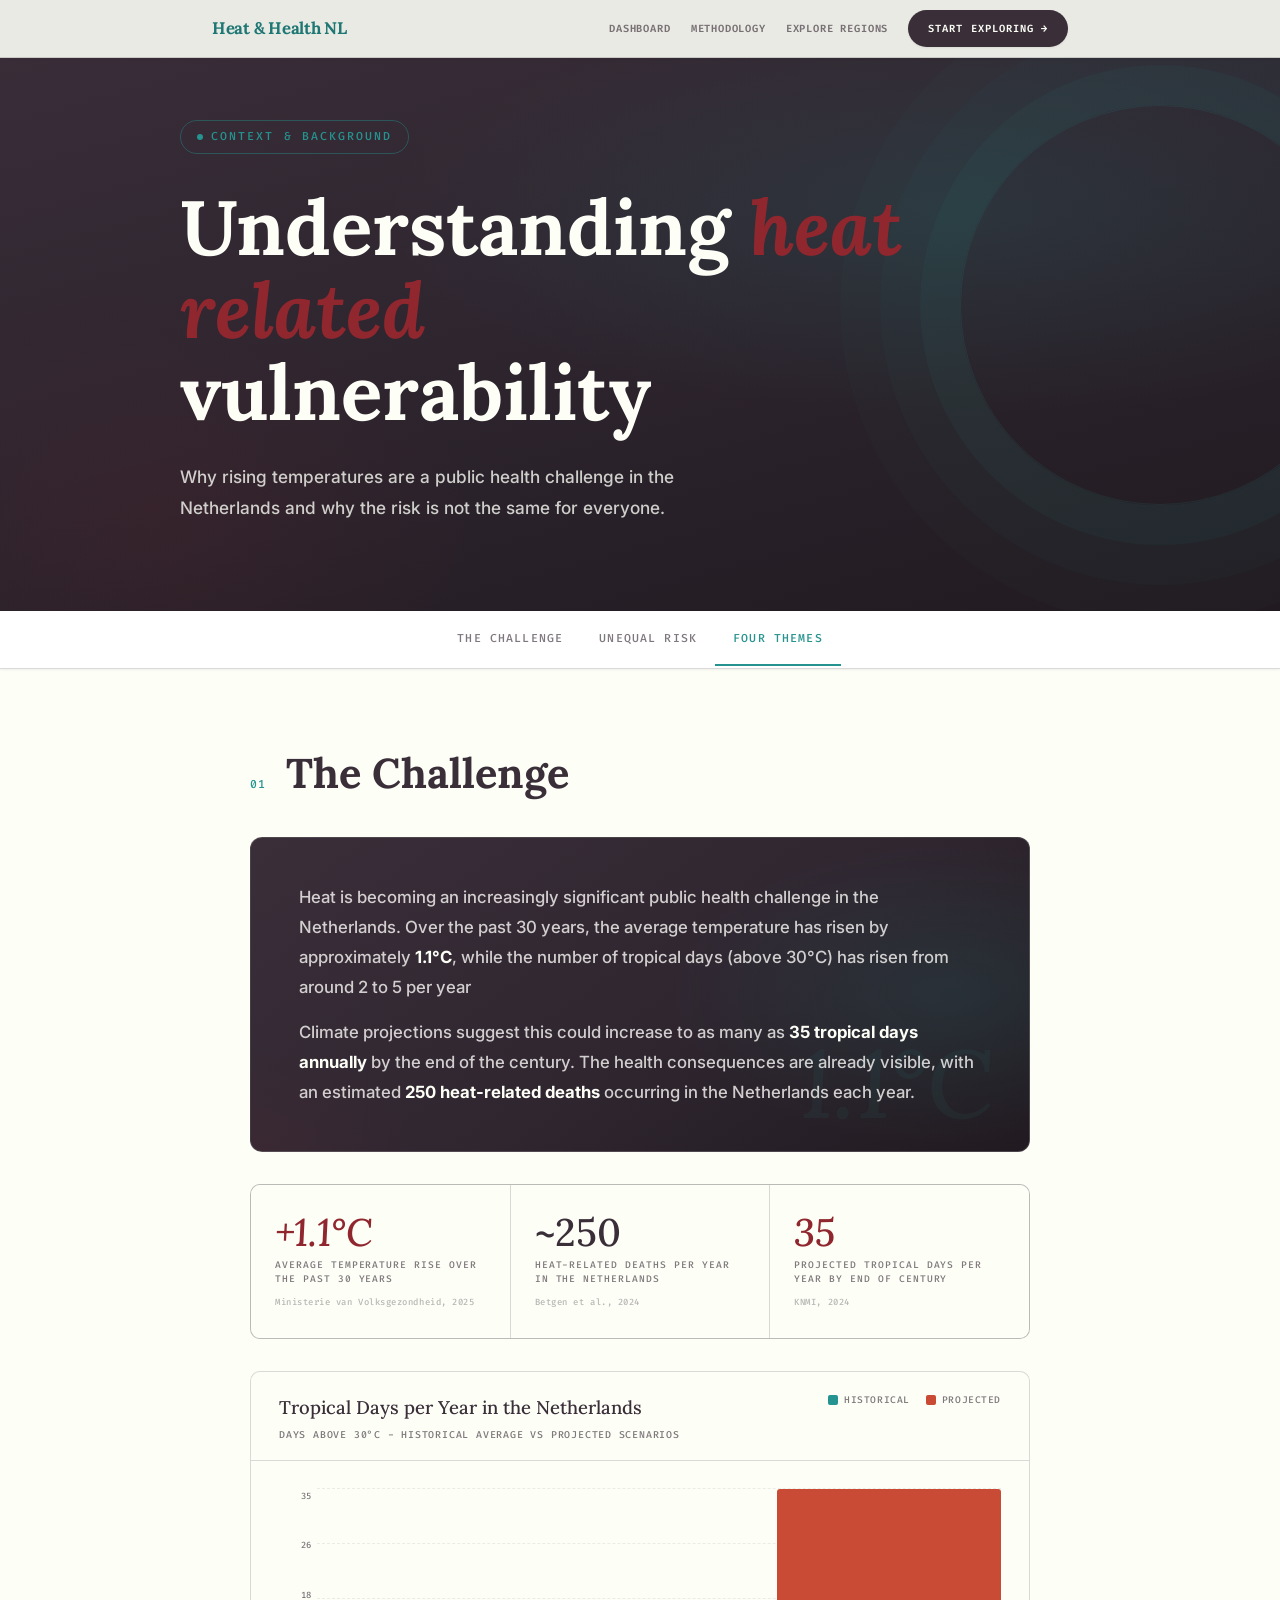
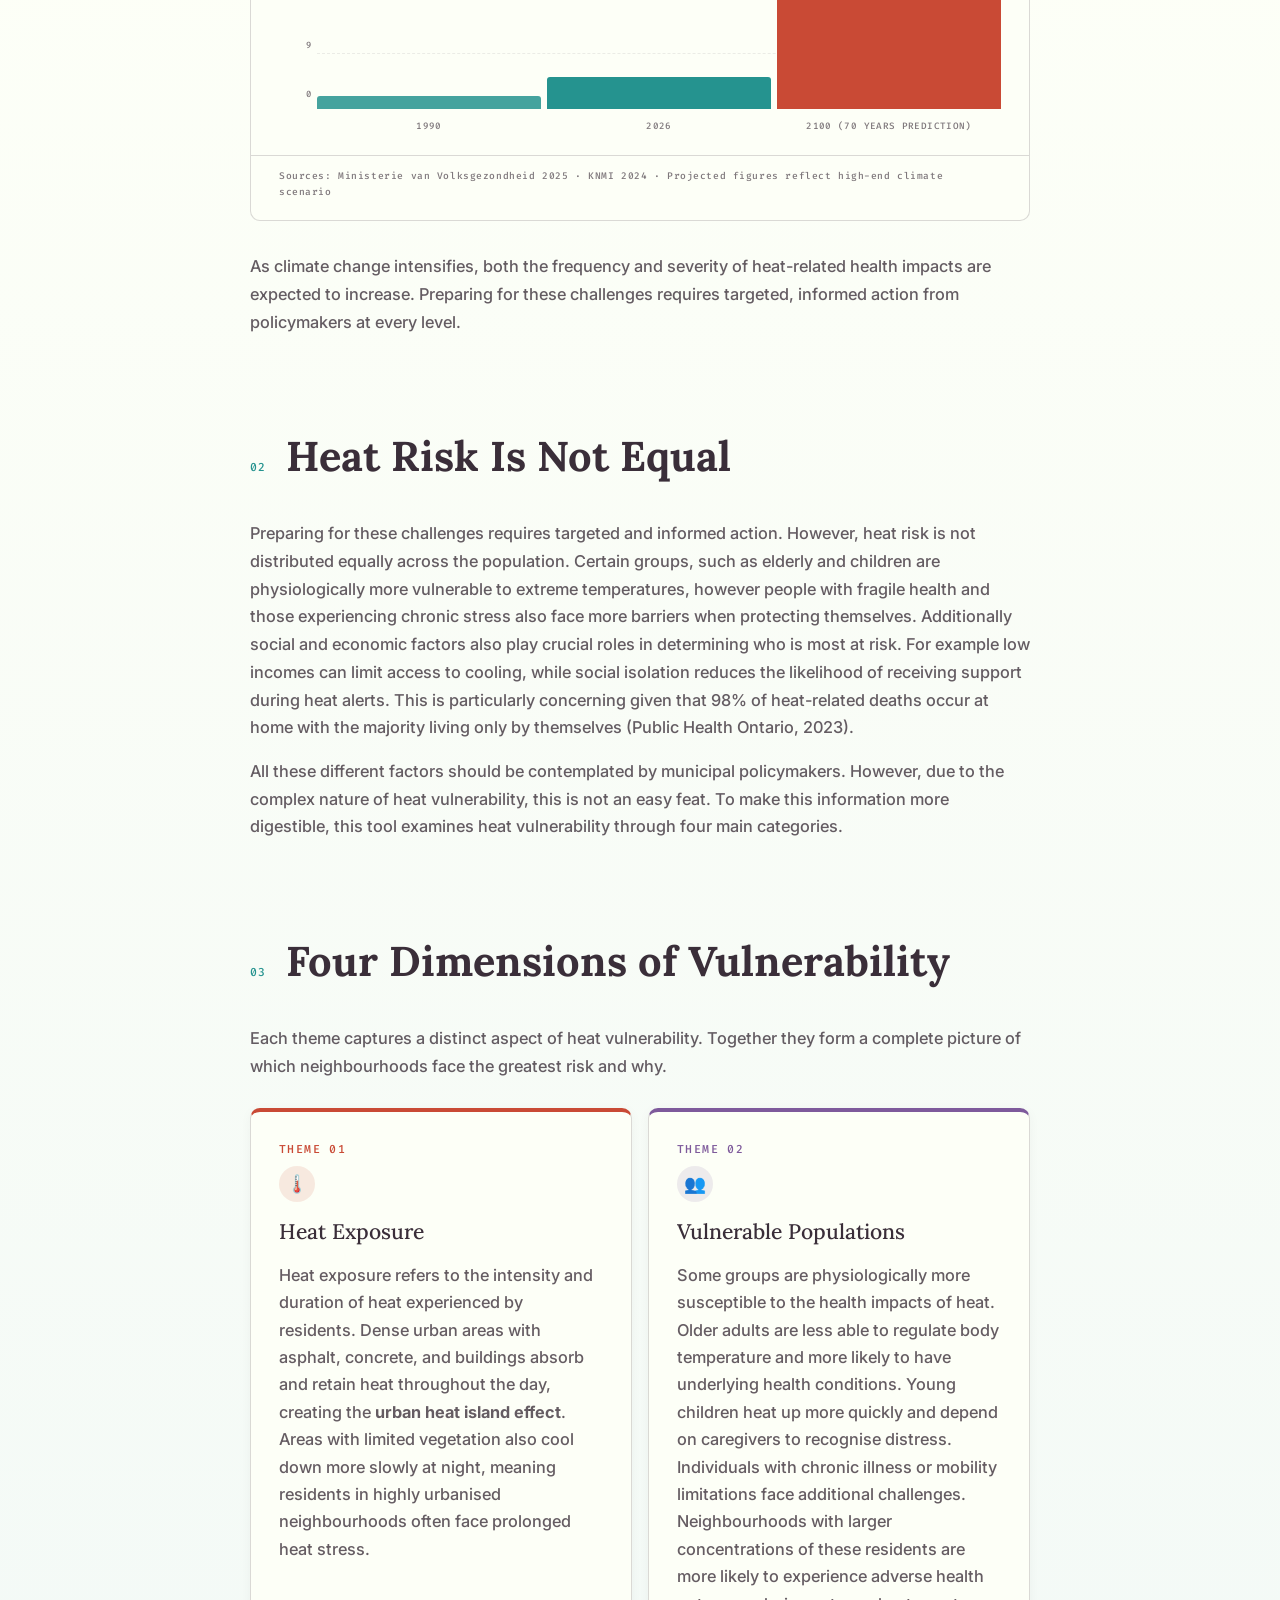
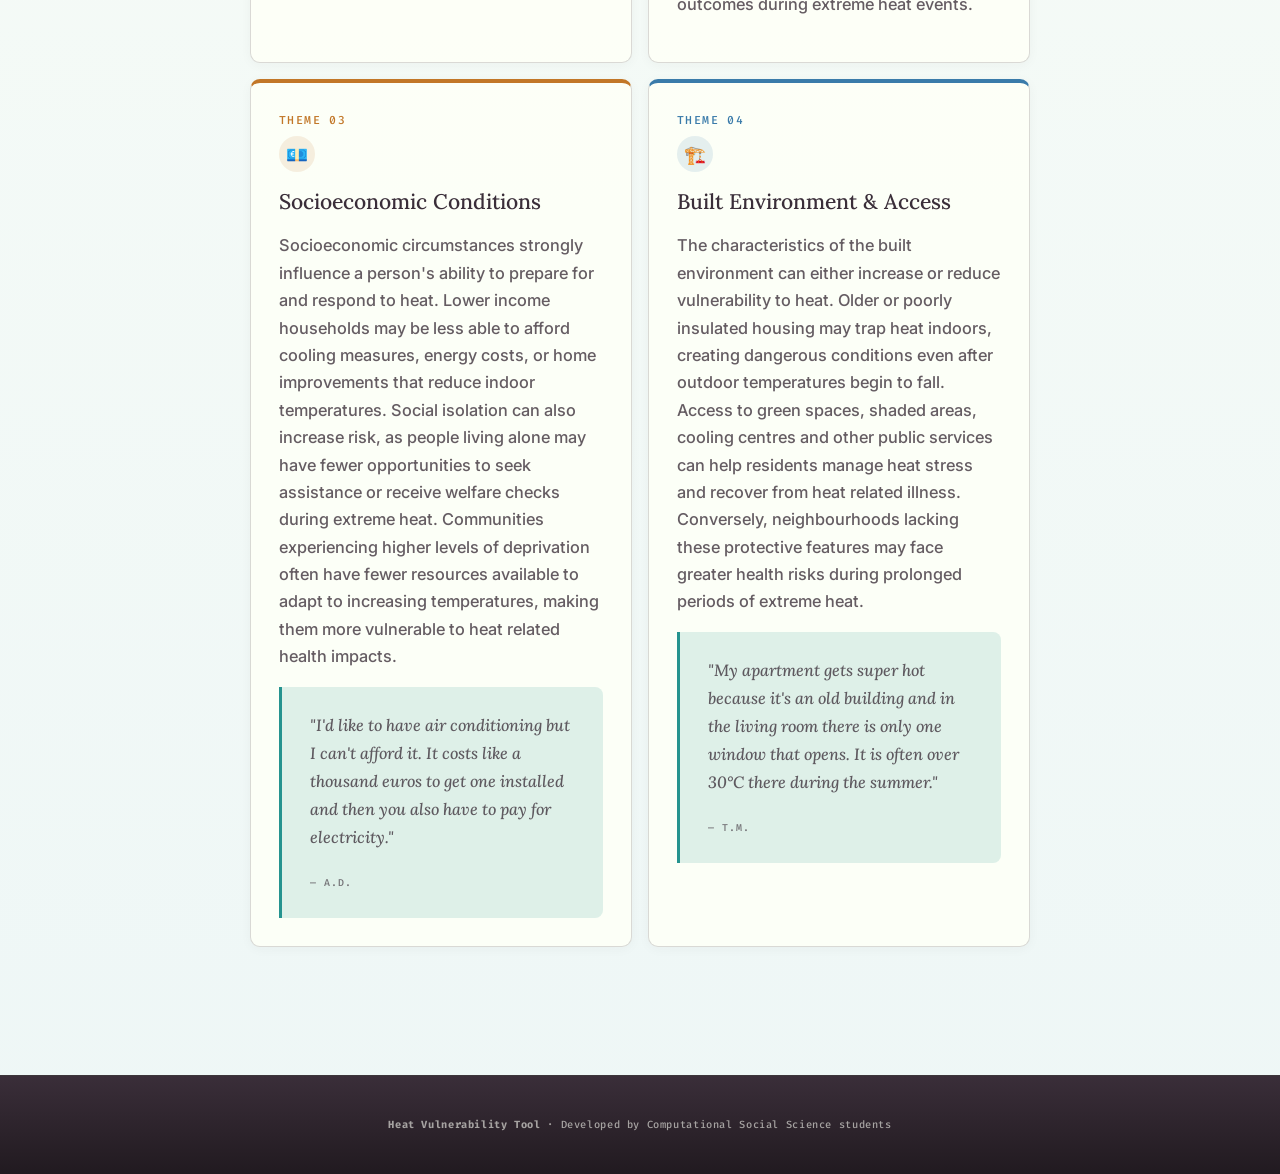
==== background.html @ e3c71cc2 "Add files via upload" ====
<!DOCTYPE html>
<html lang="en">
<head>
    <meta charset="UTF-8">
    <meta name="viewport" content="width=device-width, initial-scale=1.0">
    <title>Understanding Heat Vulnerability — Heat &amp; Health NL</title>
    <link rel="preconnect" href="https://fonts.googleapis.com">
    <link href="https://fonts.googleapis.com/css2?family=Fira+Code:wght@400;500&family=Inter:wght@400;500;600&family=Lora:ital,wght@0,500;0,600;1,500&display=swap" rel="stylesheet">
    <link rel="stylesheet" href="global.css">
    <style>
        body { background: linear-gradient(180deg, #fdfff7 0%, var(--paper) 35%, rgba(37,147,143,.08) 100%); line-height: 1.7; overflow-x: hidden; }

        .nav-inner { max-width: 920px; }
        .nav-logo { color: var(--accent-strong); }
        .nav-btn:hover { background: var(--accent-strong); }

        /* ── HERO ── */
        .hero { position: relative; background: linear-gradient(165deg, #3a2e39 0%, #2f2630 45%, #211a20 100%); color: #fdfff7; padding: 120px 40px 88px; overflow: hidden; }
        .hero::before { content: ''; position: absolute; inset: 0; background: radial-gradient(ellipse 75% 55% at 75% 35%, rgba(37,147,143,0.14) 0%, transparent 60%), radial-gradient(ellipse 45% 70% at 12% 85%, rgba(145,39,46,0.10) 0%, transparent 55%); }
        .hero::after { content: ''; position: absolute; right: -80px; top: 50%; transform: translateY(-50%); width: 400px; height: 400px; border-radius: 50%; border: 1px solid rgba(37,147,143,0.14); box-shadow: 0 0 0 40px rgba(37,147,143,0.06), 0 0 0 80px rgba(37,147,143,0.035), 0 0 0 120px rgba(37,147,143,0.025); }
        .hero-inner { position: relative; max-width: 920px; margin: 0 auto; z-index: 1; }
        .hero-label { display: inline-flex; align-items: center; gap: 8px; font-family: var(--mono); font-size: 0.72rem; letter-spacing: 0.18em; text-transform: uppercase; color: #25938f; border: 1px solid rgba(37,147,143,0.42); padding: 6px 16px; border-radius: 999px; margin-bottom: 32px; opacity: 0; animation: fadeUp 0.6s ease 0.1s forwards; }
        .hero-label::before { content: ''; width: 6px; height: 6px; border-radius: 50%; background: var(--accent); animation: pulse 2s ease infinite; }
        @keyframes pulse { 0%,100% { opacity:1; } 50% { opacity:0.3; } }
        .hero h1 { font-family: var(--serif); font-size: clamp(2.8rem, 6vw, 5rem); line-height: 1.08; margin-bottom: 28px; opacity: 0; animation: fadeUp 0.7s ease 0.2s forwards; }
        .hero h1 em { font-style: italic; color: #91272e; }
        .hero p { font-size: 1.08rem; color: rgba(253,255,247,0.78); max-width: 540px; line-height: 1.75; opacity: 0; animation: fadeUp 0.7s ease 0.35s forwards; }

        /* ── STICKY TABS ── */
        .sticky-nav { position: sticky; top: 58px; z-index: 99; background: rgba(255,255,255,0.94); backdrop-filter: blur(10px); border-bottom: 1px solid var(--border); padding: 0 40px; }
        .sticky-nav-inner { max-width: 920px; margin: 0 auto; display: flex; align-items: center; gap: 0; overflow-x: auto; }
        .sticky-nav a { font-family: var(--mono); font-size: 0.72rem; letter-spacing: 0.1em; text-transform: uppercase; color: var(--light); text-decoration: none; padding: 16px 18px; white-space: nowrap; border-bottom: 2px solid transparent; transition: all 0.2s; }
        .sticky-nav a:hover { color: var(--accent-strong); border-bottom-color: rgba(37,147,143,.38); }
        .sticky-nav a.active { color: var(--accent); border-bottom-color: var(--accent); }

        /* ── MAIN LAYOUT ── */
        .container { max-width: 860px; margin: 0 auto; padding: 0 40px 100px; }
        .section { padding: 80px 0 0; }
        .section-header { display: flex; align-items: baseline; gap: 20px; margin-bottom: 40px; }
        .section-num { font-family: var(--mono); font-size: 0.72rem; color: var(--accent); letter-spacing: 0.1em; flex-shrink: 0; }
        .section h2 { font-family: var(--serif); font-size: clamp(1.8rem, 3.5vw, 2.6rem); color: var(--ink); line-height: 1.15; }
        .section h3 { font-family: var(--sans); font-size: 1rem; font-weight: 600; letter-spacing: 0.06em; text-transform: uppercase; color: var(--mid); margin: 36px 0 14px; }
        .section p { color: var(--mid); margin-bottom: 16px; font-size: 1.02rem; }

        /* ── INTRO CARD ── */
        .intro-card {
            background: linear-gradient(145deg, #3a2e39 0%, #2f2630 55%, #211a20 100%);
            color: #fdfff7; padding: 44px 48px;
            border-radius: 12px; position: relative; overflow: hidden;
            border: 1px solid rgba(253,255,247,.14);
            margin-bottom: 8px;
        }
        .intro-card::before {
            content: '';
            position: absolute; inset: 0;
            background:
                radial-gradient(ellipse 60% 80% at 90% 50%, rgba(37,147,143,0.14) 0%, transparent 60%),
                radial-gradient(ellipse 40% 60% at 0% 100%, rgba(145,39,46,0.08) 0%, transparent 55%);
            pointer-events: none;
        }
        .intro-card::after {
            content: '1.1°C';
            position: absolute; right: 36px; bottom: 20px;
            font-family: var(--serif); font-style: italic;
            font-size: 6rem; line-height: 1; color: rgba(37,147,143,0.08);
            pointer-events: none; user-select: none;
        }
        .intro-card p { color: rgba(250,248,245,0.8); font-size: 1.05rem; line-height: 1.8; margin-bottom: 14px; position: relative; z-index: 1; }
        .intro-card p:last-child { margin-bottom: 0; }
        .intro-card strong { color: var(--paper); }
        .intro-card .accent-text { color: var(--accent); }

        /* ── STAT STRIP ── */
        .stat-strip {
            display: grid; grid-template-columns: repeat(3, 1fr); gap: 1px;
            background: var(--border); border-radius: 10px; overflow: hidden;
            border: 1px solid var(--border); margin: 32px 0;
        }
        .stat-cell {
            background: var(--paper); padding: 28px 24px;
            display: flex; flex-direction: column; gap: 6px;
        }
        .stat-val { font-family: var(--serif); font-size: 2.4rem; line-height: 1; color: var(--ink); }
        .stat-val em { font-style: italic; color: var(--heat); }
        .stat-label { font-family: var(--mono); font-size: 0.6rem; letter-spacing: 0.1em; text-transform: uppercase; color: var(--light); line-height: 1.5; }
        .stat-source { font-family: var(--mono); font-size: 0.56rem; letter-spacing: 0.06em; color: rgba(58,46,57,.35); margin-top: 2px; }

        /* ── CHART SECTION ── */
        .chart-card {
            background: var(--paper); border: 1.5px solid var(--border);
            border-radius: 10px; overflow: hidden; margin: 32px 0;
        }
        .chart-header {
            padding: 20px 28px 16px;
            border-bottom: 1px solid var(--border);
            display: flex; align-items: flex-start; justify-content: space-between; gap: 16px;
        }
        .chart-title { font-family: var(--serif); font-size: 1.15rem; color: var(--ink); margin-bottom: 4px; }
        .chart-sub { font-family: var(--mono); font-size: 0.62rem; letter-spacing: 0.08em; text-transform: uppercase; color: var(--light); }
        .chart-legend { display: flex; gap: 16px; align-items: center; flex-shrink: 0; }
        .legend-item { display: flex; align-items: center; gap: 6px; font-family: var(--mono); font-size: 0.6rem; letter-spacing: 0.06em; text-transform: uppercase; color: var(--light); }
        .legend-dot { width: 10px; height: 10px; border-radius: 2px; }
        .chart-body { padding: 28px 28px 20px; }
        .chart-area { position: relative; height: 220px; display: flex; align-items: flex-end; gap: 6px; }
        .bar-group { flex: 1; display: flex; gap: 3px; align-items: flex-end; position: relative; }
        .bar {
            flex: 1; border-radius: 3px 3px 0 0;
            transition: filter 0.15s;
            cursor: default;
            position: relative;
        }
        .bar:hover { filter: brightness(1.08); }
        .bar-tooltip {
            position: absolute; bottom: calc(100% + 6px); left: 50%; transform: translateX(-50%);
            background: var(--ink); color: var(--paper);
            font-family: var(--mono); font-size: 0.6rem; letter-spacing: 0.04em;
            padding: 4px 8px; border-radius: 4px; white-space: nowrap;
            opacity: 0; pointer-events: none; transition: opacity 0.15s;
            z-index: 10;
        }
        .bar:hover .bar-tooltip { opacity: 1; }
        .bar-tooltip::after {
            content: ''; position: absolute; top: 100%; left: 50%; transform: translateX(-50%);
            border: 4px solid transparent; border-top-color: var(--ink);
        }
        .x-labels { display: flex; gap: 6px; margin-top: 10px; }
        .x-label { flex: 1; text-align: center; font-family: var(--mono); font-size: 0.58rem; letter-spacing: 0.04em; text-transform: uppercase; color: var(--light); }
        .y-axis { position: absolute; left: -32px; top: 0; bottom: 0; display: flex; flex-direction: column; justify-content: space-between; padding: 0; }
        .y-label { font-family: var(--mono); font-size: 0.56rem; color: var(--light); white-space: nowrap; }
        .gridlines { position: absolute; inset: 0; pointer-events: none; }
        .gridline { position: absolute; left: 0; right: 0; border-top: 1px dashed rgba(58,46,57,.09); }
        .chart-caption { padding: 12px 28px 20px; font-family: var(--mono); font-size: 0.6rem; letter-spacing: 0.06em; color: var(--light); border-top: 1px solid var(--border); }

        /* ── THEME CARDS ── */
        .themes-grid { display: grid; grid-template-columns: 1fr 1fr; gap: 16px; margin: 28px 0; }
        .theme-card {
            border: 1px solid var(--border); border-radius: 10px; padding: 28px;
            background: rgba(253,255,247,.92);
            transition: border-color 0.2s, transform 0.2s, box-shadow 0.2s;
            box-shadow: 0 2px 12px rgba(58,46,57,.04);
        }
        .theme-card:hover {
            transform: translateY(-3px);
            box-shadow: 0 12px 40px rgba(58,46,57,.1);
        }
        .theme-num { font-family: var(--mono); font-size: 0.72rem; letter-spacing: 0.12em; text-transform: uppercase; margin-bottom: 6px; }
        .theme-icon-wrap {
            width: 36px; height: 36px; border-radius: 50%;
            display: flex; align-items: center; justify-content: center;
            font-size: 1.1rem; margin-bottom: 12px;
        }
        .theme-title { font-family: var(--serif); font-size: 1.32rem; color: var(--ink); margin-bottom: 12px; }
        .theme-desc { font-size: 0.91rem; color: var(--mid); line-height: 1.68; margin: 0; }

        /* ── QUOTE CARD ── */
        .quote-card {
            border-left: 3px solid var(--accent);
            background: var(--accent-pale);
            padding: 24px 28px;
            border-radius: 0 8px 8px 0;
            margin: 24px 0;
        }
        .quote-text { font-family: var(--serif); font-style: italic; font-size: 1.08rem; color: var(--ink); line-height: 1.72; margin-bottom: 10px; }
        .quote-attr { font-family: var(--mono); font-size: 0.62rem; letter-spacing: 0.1em; text-transform: uppercase; color: var(--light); }

        /* ── CAVEATS ── */
        .caveat-item { display: flex; gap: 20px; padding: 22px 0; border-bottom: 1px solid var(--border); }
        .caveat-item:last-child { border-bottom: none; }
        .caveat-num { font-family: var(--mono); font-size: 0.7rem; color: var(--accent); letter-spacing: 0.1em; flex-shrink: 0; padding-top: 4px; min-width: 28px; }
        .caveat-body strong { color: var(--ink); font-weight: 600; display: block; margin-bottom: 4px; }
        .caveat-body { font-size: 0.96rem; color: var(--mid); line-height: 1.7; }

        @keyframes fadeUp { from { opacity: 0; transform: translateY(16px); } to { opacity: 1; transform: translateY(0); } }

        @media (max-width: 680px) {
            .themes-grid { grid-template-columns: 1fr; }
            .stat-strip { grid-template-columns: 1fr; }
            .hero::after { display: none; }
            .chart-header { flex-direction: column; }
            .chart-legend { display: none; }
        }
        @media (max-width: 480px) {
            .container { padding: 0 20px 80px; }
            .intro-card { padding: 28px 24px; }
            nav.top-nav .nav-inner, .sticky-nav { padding: 0 20px; }
        }
    </style>
</head>
<body>

<nav class="top-nav">
    <div class="nav-inner">
        <span class="nav-logo">Heat &amp; Health NL</span>
        <div class="nav-links">
            <a href="dashboard.html" class="nav-lk">Dashboard</a>
            <a href="explain.html" class="nav-lk">Methodology</a>
            <a href="index.html" class="nav-lk">Explore Regions</a>
            <a href="index.html#explorer" class="nav-btn">Start Exploring →</a>
        </div>
    </div>
</nav>

<header class="hero">
    <div class="hero-inner">
        <div class="hero-label">Context &amp; Background</div>
        <h1>Understanding <em>heat related </em><br>vulnerability</h1>
        <p>Why rising temperatures are a public health challenge in the Netherlands and why the risk is not the same for everyone.</p>
    </div>
</header>

<nav class="sticky-nav" id="stickyNav">
    <div class="sticky-nav-inner">
        <a href="#context"     data-section="context">The Challenge</a>
        <a href="#inequality"  data-section="inequality">Unequal Risk</a>
        <a href="#themes"      data-section="themes">Four Themes</a>
    </div>
</nav>

<div class="container">

    <!-- ── 01 CONTEXT ── -->
    <section id="context" class="section">
        <div class="section-header">
            <span class="section-num">01</span>
            <h2>The Challenge</h2>
        </div>

        <div class="intro-card">
            <p>Heat is becoming an increasingly significant public health challenge in the Netherlands. Over the past 30 years, the average temperature has risen by approximately <strong>1.1°C</strong>, while the number of tropical days (above 30°C) has risen from around 2 to 5 per year</p>
            <p>Climate projections suggest this could increase to as many as <strong>35 tropical days annually</strong> by the end of the century. The health consequences are already visible, with an estimated <strong>250 heat-related deaths</strong> occurring in the Netherlands each year.</p>
        </div>

        <!-- Stat strip -->
        <div class="stat-strip">
            <div class="stat-cell">
                <span class="stat-val"><em>+1.1°C</em></span>
                <span class="stat-label">Average temperature rise over the past 30 years</span>
                <span class="stat-source">Ministerie van Volksgezondheid, 2025</span>
            </div>
            <div class="stat-cell">
                <span class="stat-val">~250</span>
                <span class="stat-label">Heat-related deaths per year in the Netherlands</span>
                <span class="stat-source">Betgen et al., 2024</span>
            </div>
            <div class="stat-cell">
                <span class="stat-val"><em>35</em></span>
                <span class="stat-label">Projected tropical days per year by end of century</span>
                <span class="stat-source">KNMI, 2024</span>
            </div>
        </div>

        <!-- Bar chart: tropical days -->
        <div class="chart-card">
            <div class="chart-header">
                <div>
                    <div class="chart-title">Tropical Days per Year in the Netherlands</div>
                    <div class="chart-sub">Days above 30°C - historical average vs projected scenarios</div>
                </div>
                <div class="chart-legend">
                    <div class="legend-item"><div class="legend-dot" style="background:#25938f"></div>Historical</div>
                    <div class="legend-item"><div class="legend-dot" style="background:#c94a35"></div>Projected</div>
                </div>
            </div>
            <div class="chart-body">
                <div style="position:relative;padding-left:38px">
                    <div class="y-axis" style="left:0;top:0;bottom:32px;width:32px;display:flex;flex-direction:column;justify-content:space-between;align-items:flex-end;position:absolute">
                        <span class="y-label">35</span>
                        <span class="y-label">26</span>
                        <span class="y-label">18</span>
                        <span class="y-label">9</span>
                        <span class="y-label">0</span>
                    </div>
                    <div class="chart-area" style="padding-bottom:0">
                        <div class="gridlines">
                            <div class="gridline" style="bottom:25%"></div>
                            <div class="gridline" style="bottom:50%"></div>
                            <div class="gridline" style="bottom:75%"></div>
                            <div class="gridline" style="bottom:100%"></div>
                        </div>
                        <!-- 30 years ago ~2 days -->
                        <div class="bar-group">
                            <div class="bar" style="height:calc(220px * 2/35);background:#25938f;opacity:0.85">
                                <div class="bar-tooltip">~2 days</div>
                            </div>
                        </div>
                        <!-- Today ~5 days -->
                        <div class="bar-group">
                            <div class="bar" style="height:calc(220px * 5/35);background:#25938f">
                                <div class="bar-tooltip">~5 days</div>
                            </div>
                        </div>
                        <!-- 2100 projected ~35 -->
                        <div class="bar-group">
                            <div class="bar" style="height:calc(220px * 35/35);background:#c94a35">
                                <div class="bar-tooltip">~35 days (proj.)</div>
                            </div>
                        </div>
                    </div>
                    <div class="x-labels">
                        <div class="x-label">1990 </div>
                        <div class="x-label">2026 </div>
                        <div class="x-label">2100 (70 years prediction)</div>
                    </div>
                </div>
            </div>
            <div class="chart-caption">Sources: Ministerie van Volksgezondheid 2025 · KNMI 2024 · Projected figures reflect high-end climate scenario</div>
        </div>

        <p>As climate change intensifies, both the frequency and severity of heat-related health impacts are expected to increase. Preparing for these challenges requires targeted, informed action from policymakers at every level.</p>
    </section>

    <!-- ── 02 UNEQUAL RISK ── -->
    <section id="inequality" class="section">
        <div class="section-header">
            <span class="section-num">02</span>
            <h2>Heat Risk Is Not Equal</h2>
        </div>

        <p>Preparing for these challenges requires targeted and informed action. 
            However, heat risk is not distributed equally across the population. 
            Certain groups, such as elderly and children are physiologically more vulnerable to extreme temperatures, 
            however people with fragile health and those experiencing chronic stress also face more barriers when protecting themselves. 
            Additionally social and economic factors also play crucial roles in determining who is most at risk. 
            For example low incomes can limit access to cooling, while social isolation reduces the likelihood of receiving support during heat alerts. 
            This is particularly concerning given that 98% of heat-related deaths occur at home with the majority living only by themselves (Public Health Ontario, 2023). </p>
        <p>All these different factors should be contemplated by municipal policymakers. However, due to the complex nature of heat vulnerability, this is not an easy feat. To make this information more digestible, this tool examines heat vulnerability through four main categories.</p>
    </section>

    <!-- ── 03 FOUR THEMES ── -->
    <section id="themes" class="section">
        <div class="section-header">
            <span class="section-num">03</span>
            <h2>Four Dimensions of Vulnerability</h2>
        </div>

        <p>Each theme captures a distinct aspect of heat vulnerability. Together they form a complete picture of which neighbourhoods face the greatest risk and why.</p>

        <div class="themes-grid">

            <!-- Heat Exposure -->
            <div class="theme-card" style="border-top: 4px solid var(--c-heat)">
                <div class="theme-num" style="color:var(--c-heat)">Theme 01</div>
                <div class="theme-icon-wrap" style="background:rgba(201,74,53,0.12);color:var(--c-heat)">🌡️</div>
                <div class="theme-title">Heat Exposure</div>
                <p class="theme-desc">Heat exposure refers to the intensity and duration of heat experienced by residents. Dense urban areas with asphalt, concrete, and buildings absorb and retain heat throughout the day, creating the <strong>urban heat island effect</strong>. Areas with limited vegetation also cool down more slowly at night, meaning residents in highly urbanised neighbourhoods often face prolonged heat stress.</p>
            </div>

            <!-- Vulnerable Populations -->
            <div class="theme-card" style="border-top: 4px solid var(--c-pop)">
                <div class="theme-num" style="color:var(--c-pop)">Theme 02</div>
                <div class="theme-icon-wrap" style="background:rgba(126,90,155,0.12);color:var(--c-pop)">👥</div>
                <div class="theme-title">Vulnerable Populations</div>
                <p class="theme-desc">Some groups are physiologically more susceptible to the health impacts of heat. Older adults are less able to regulate body temperature and more likely to have underlying health conditions. Young children heat up more quickly and depend on caregivers to recognise distress. Individuals with chronic illness or mobility limitations face additional challenges. Neighbourhoods with larger concentrations of these residents are more likely to experience adverse health outcomes during extreme heat events.</p>
            </div>

            <!-- Socioeconomic -->
            <div class="theme-card" style="border-top: 4px solid var(--c-socio)">
                <div class="theme-num" style="color:var(--c-socio)">Theme 03</div>
                <div class="theme-icon-wrap" style="background:rgba(194,119,40,0.12);color:var(--c-socio)">💶</div>
                <div class="theme-title">Socioeconomic Conditions</div>
                <p class="theme-desc">Socioeconomic circumstances strongly influence a person's ability to prepare for and respond to heat. Lower income households may be less able to afford cooling measures, energy costs, or home improvements that reduce indoor temperatures. Social isolation can also increase risk, as people living alone may have fewer opportunities to seek assistance or receive welfare checks during extreme heat. Communities experiencing higher levels of deprivation often have fewer resources available to adapt to increasing temperatures, making them more vulnerable to heat related health impacts.</p>
                <div class="quote-card" style="margin-top:16px;margin-bottom:0">
                    <p class="quote-text">"I'd like to have air conditioning but I can't afford it. It costs like a thousand euros to get one installed and then you also have to pay for electricity."</p>
                    <span class="quote-attr">— A.D.</span>
                </div>
            </div>

            <!-- Built Environment -->
            <div class="theme-card" style="border-top: 4px solid var(--c-built)">
                <div class="theme-num" style="color:var(--c-built)">Theme 04</div>
                <div class="theme-icon-wrap" style="background:rgba(58,123,170,0.12);color:var(--c-built)">🏗️</div>
                <div class="theme-title">Built Environment &amp; Access</div>
                <p class="theme-desc">The characteristics of the built environment can either increase or reduce vulnerability to heat. Older or poorly insulated housing may trap heat indoors, creating dangerous conditions even after outdoor temperatures begin to fall. Access to green spaces, shaded areas, cooling centres and other public services can help residents manage heat stress and recover from heat related illness. Conversely, neighbourhoods lacking these protective features may face greater health risks during prolonged periods of extreme heat.</p>
                <div class="quote-card" style="margin-top:16px;margin-bottom:0">
                    <p class="quote-text">"My apartment gets super hot because it's an old building and in the living room there is only one window that opens. It is often over 30°C there during the summer."</p>
                    <span class="quote-attr">— T.M.</span>
                </div>
            </div>

        </div>

    </section>

</div>

<footer>
    <p>
        <strong>Heat Vulnerability Tool</strong> · Developed by Computational Social Science students <br>
    </p>
</footer>

<script>
    const sections = ['context', 'inequality', 'themes'];
    const navLinks = document.querySelectorAll('.sticky-nav a[data-section]');

    const observer = new IntersectionObserver((entries) => {
        entries.forEach(entry => {
            if (entry.isIntersecting) {
                navLinks.forEach(link => {
                    link.classList.toggle('active', link.dataset.section === entry.target.id);
                });
            }
        });
    }, { rootMargin: '-30% 0px -65% 0px' });

    sections.forEach(id => {
        const el = document.getElementById(id);
        if (el) observer.observe(el);
    });
</script>

</body>
</html>
---- global.css ----
:root {
    --ink:#3a2e39; --paper:#fdfff7; --surface:#fdfff7;
    --warm:rgba(58,46,57,.09);
    --accent:#25938f; --accent-pale:rgba(37,147,143,.14); --accent-strong:#1e7774;
    --heat:#91272e;
    --green:#25938f;
    --mid:rgba(58,46,57,.78); 
    --light:rgba(58,46,57,.65); /* Increased opacity from .58 for A11y */
    --border:rgba(58,46,57,.18);
    --shadow-sm:0 1px 2px rgba(58,46,57,.08);
    --shadow-md:0 12px 40px rgba(58,46,57,.12);
    --radius:10px;
    --serif:'Lora',Georgia,serif;
    --sans:'Inter',system-ui,sans-serif;
    --mono:'Fira Code',monospace;
    --w:1180px;
    --c-heat:#c94a35; --c-pop:#7e5a9b; --c-socio:#c27728;
    --c-built:#3a7baa;
}

*,*::before,*::after{box-sizing:border-box;margin:0;padding:0}
html{scroll-behavior:smooth}
body{
    font-family:var(--sans);
    background-color: var(--surface);
    color:var(--ink);
    line-height:1.62;
    font-weight:500;
}

/* Animations */
@keyframes fadeLift{from{opacity:0;transform:translateY(18px)}to{opacity:1;transform:translateY(0)}}
@keyframes fadeSlide{from{opacity:0;transform:translateX(-16px)}to{opacity:1;transform:translateX(0)}}
@keyframes activeGlow{0%,100%{box-shadow:0 0 0 rgba(37,147,143,0)}50%{box-shadow:0 0 24px rgba(37,147,143,.2)}}
@keyframes mapBreath{0%,100%{box-shadow:var(--shadow-md),0 0 0 rgba(37,147,143,0)}50%{box-shadow:var(--shadow-md),0 0 34px rgba(37,147,143,.18)}}
@keyframes dashPulse{to{stroke-dashoffset:-28}}
@keyframes spin { to { transform: rotate(360deg); } }

/* Reduced Motion */
@media (prefers-reduced-motion: reduce){
    *,*::before,*::after{
        animation-duration:.001ms!important;
        animation-iteration-count:1!important;
        scroll-behavior:auto!important;
        transition-duration:.001ms!important;
    }
}

/* Generic Section Headers */
.sec-inner{max-width:var(--w);margin:0 auto;position:relative;z-index:1}
.sec-tag{font-family:var(--mono);font-size:0.62rem;letter-spacing:0.14em;text-transform:uppercase;color:var(--accent-strong);margin-bottom:12px;display:block}
.sec-h{font-family:var(--serif);font-size:clamp(1.8rem,3vw,2.6rem);font-weight:700;line-height:1.15;margin-bottom:14px}
.sec-sub{font-size:1rem;color:var(--mid);max-width:580px;line-height:1.65;margin-bottom:52px}

/* Main Navigation */
nav.top-nav, nav {
    position:fixed;top:0;left:0;right:0;height:58px;
    background:rgba(253,255,247,.9);backdrop-filter:saturate(1.2) blur(16px);
    border-bottom:1px solid var(--border);z-index:1000;
    display:flex;align-items:center;
    box-shadow:var(--shadow-sm);
}
.nav-inner{
    max-width:var(--w);margin:0 auto;padding:0 32px;width:100%;
    display:flex;align-items:center;justify-content:space-between;
}
.nav-logo {
    display: inline-flex;
    align-items: center;
    gap: 10px;
    font-family: var(--serif);
    font-size: 1.05rem;
    font-weight: 700;
    letter-spacing: -0.015em;
    text-transform: none;
    color: var(--ink);
    text-decoration: none;
    cursor: pointer;
    transition: color .18s ease;}
.nav-logo:hover {color: var(--accent-strong);}
.nav-logo-img {width: 26px;height: 26px;display: block;flex-shrink: 0;transition: transform .18s ease;}
.nav-logo:hover .nav-logo-img {transform: scale(1.06);}
.nav-links{display:flex;gap:20px;align-items:center}
.nav-lk{font-family:var(--mono);font-size:0.65rem;font-weight:600;letter-spacing:0.08em;text-transform:uppercase;color:var(--light);text-decoration:none;transition:.2s}
.nav-lk:hover{color:var(--ink)}
.nav-btn{font-family:var(--mono);font-size:0.65rem;font-weight:600;letter-spacing:0.1em;text-transform:uppercase;background:var(--ink);color:var(--paper);text-decoration:none;padding:10px 20px;border-radius:999px;transition:.2s;box-shadow:var(--shadow-sm)}
.nav-btn:hover{background:var(--accent-strong);transform:translateY(-1px)}

/* Footer */
footer{background:linear-gradient(180deg,#3a2e39,#211a20);color:rgba(253,255,247,.58);padding:40px 32px;text-align:center;border-top:1px solid rgba(253,255,247,.12)}
footer p{font-family:var(--mono);font-size:.65rem;letter-spacing:.06em}
footer a{color:rgba(253,255,247,.68);text-decoration:none}
footer a:hover{color:#fdfff7}

/* Utility */
.spinner {
    display: inline-block;
    width: 14px; height: 14px;
    border: 2px solid rgba(58,46,57,.2);
    border-top-color: var(--accent);
    border-radius: 50%;
    animation: spin 1s linear infinite;
    margin-right: 8px;
    vertical-align: middle;
}
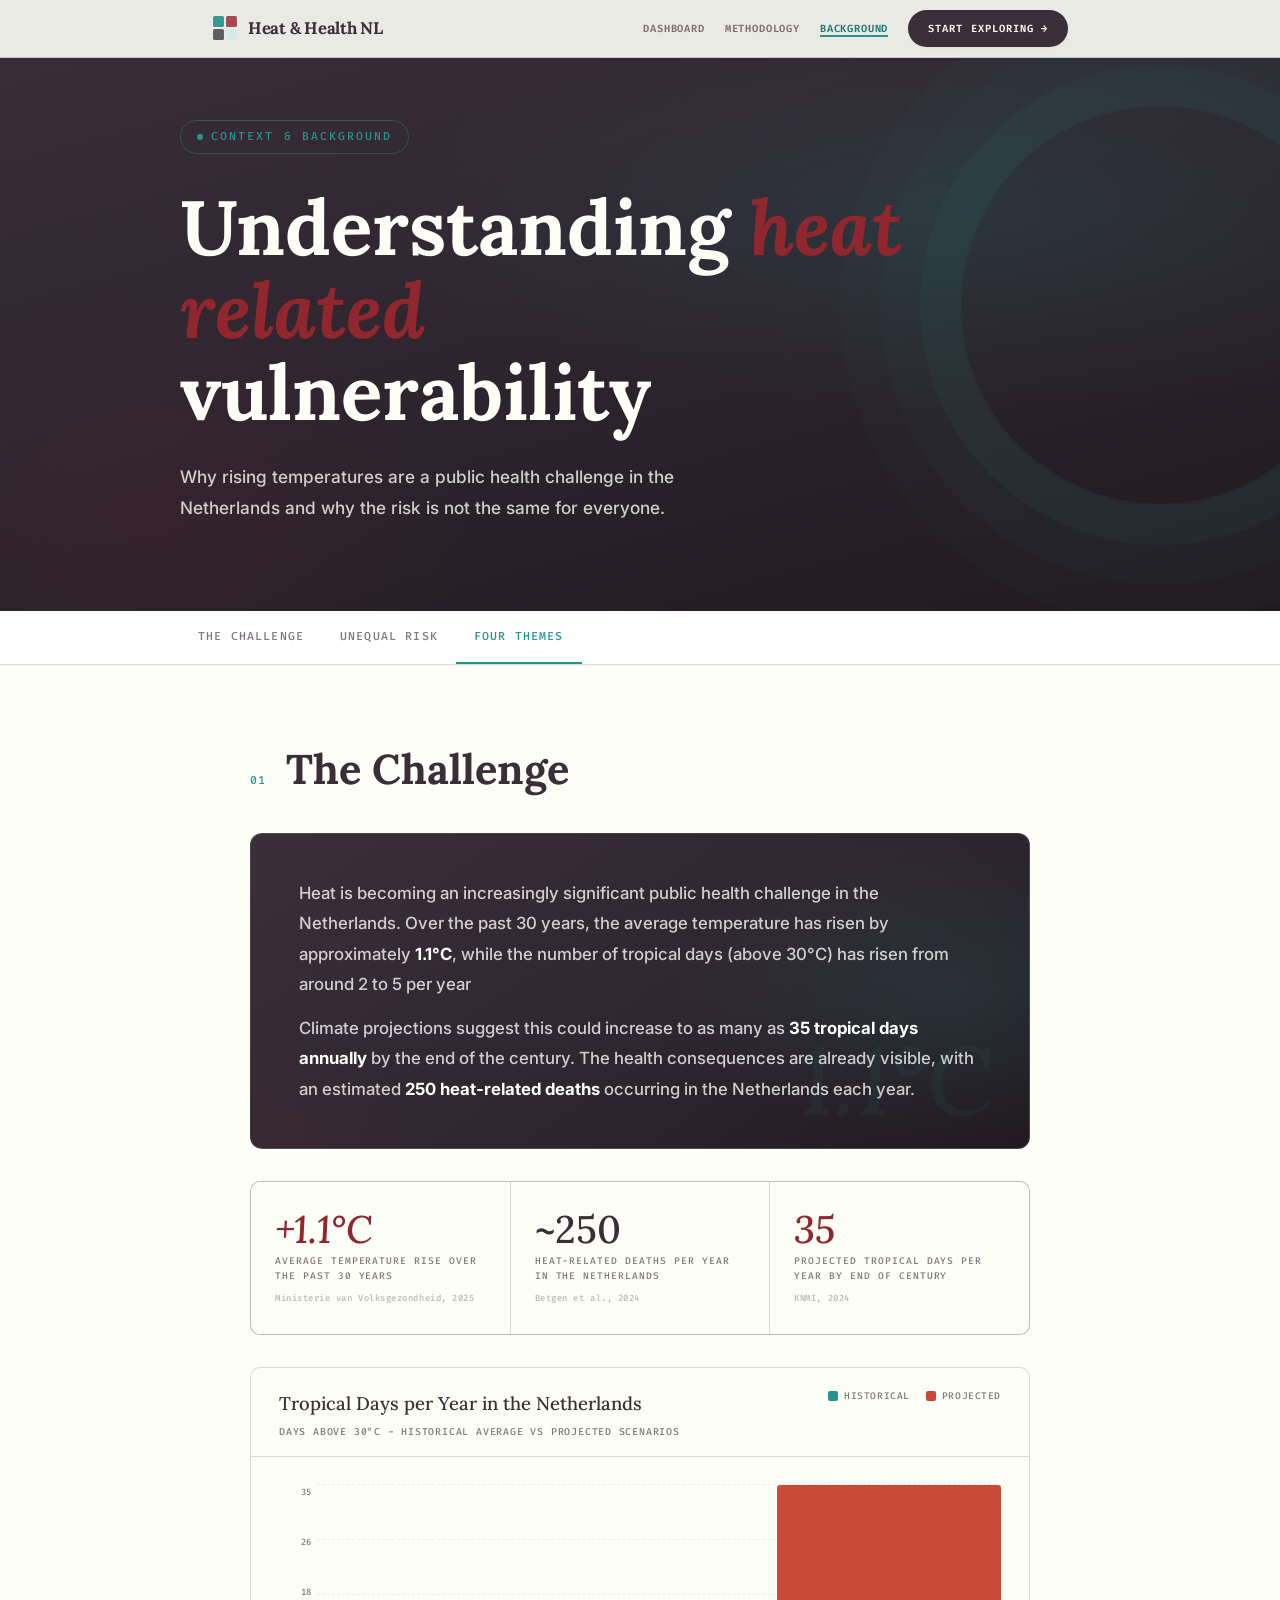
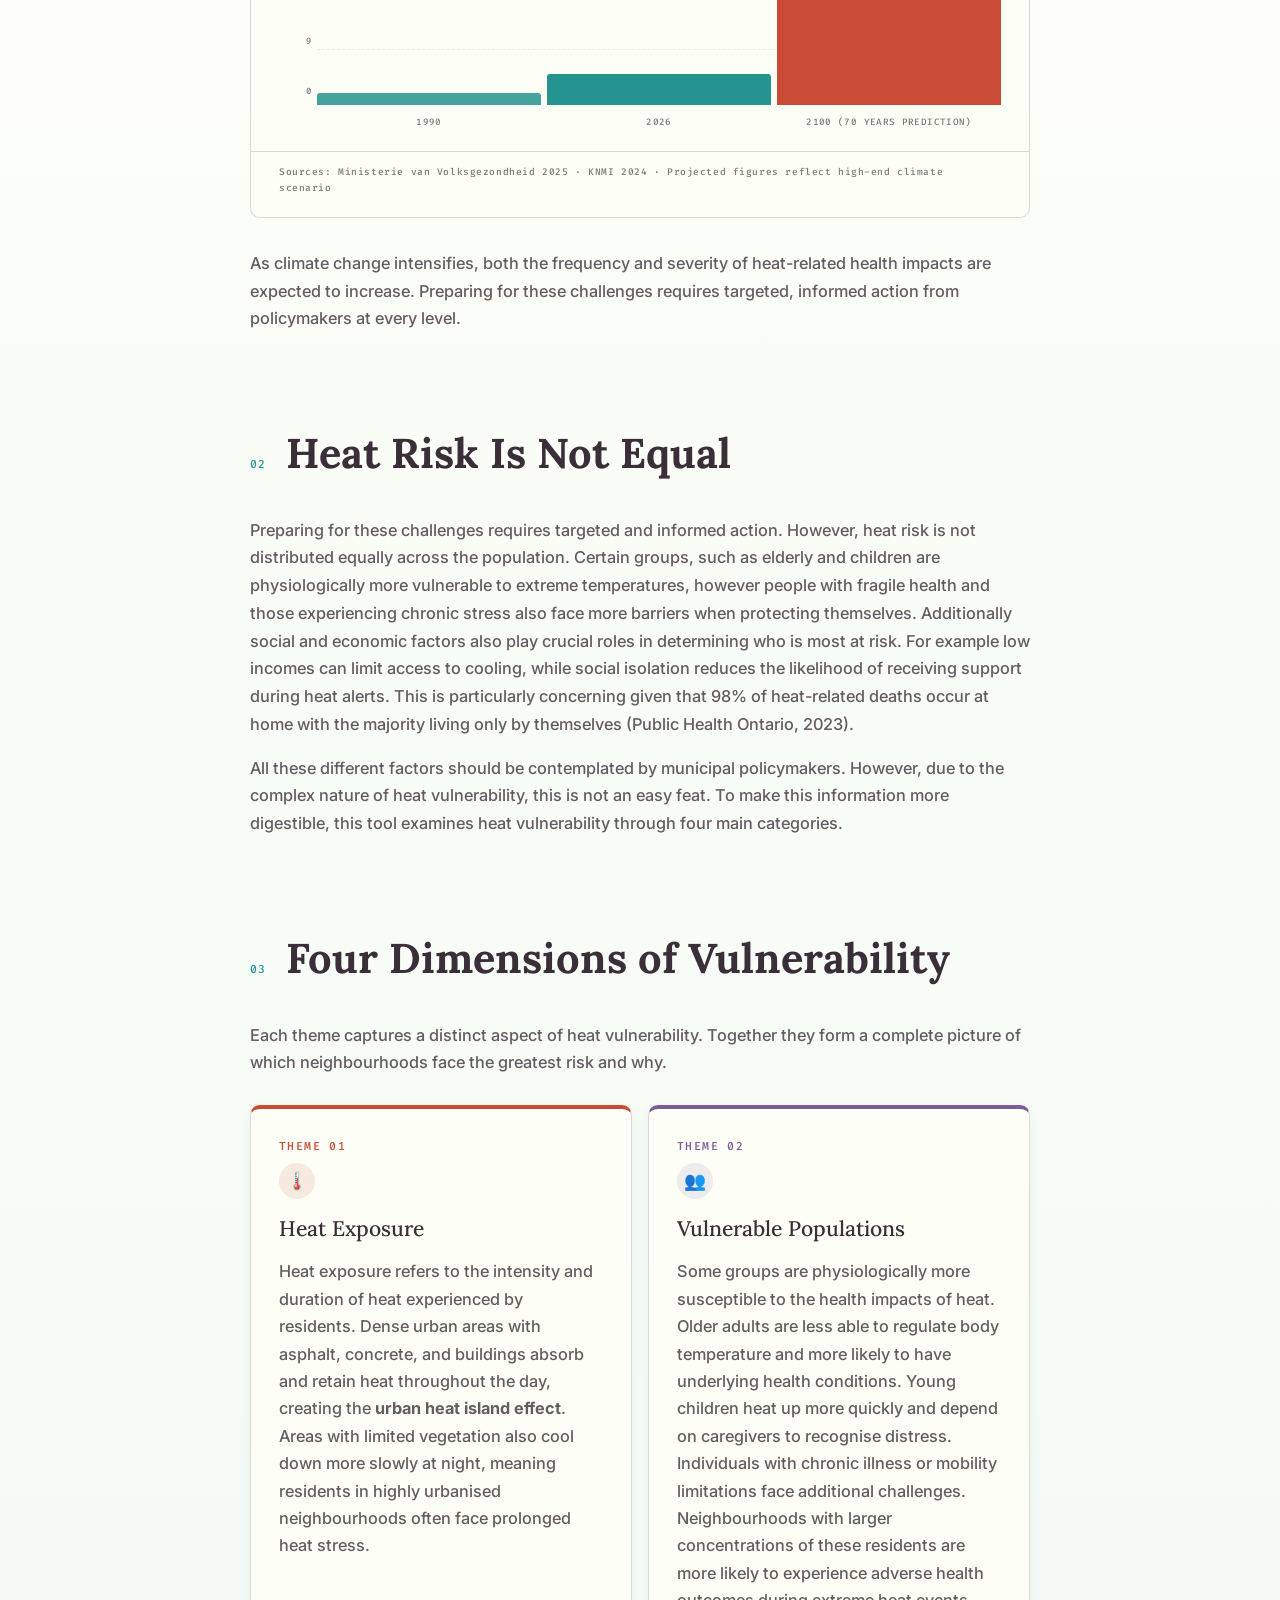
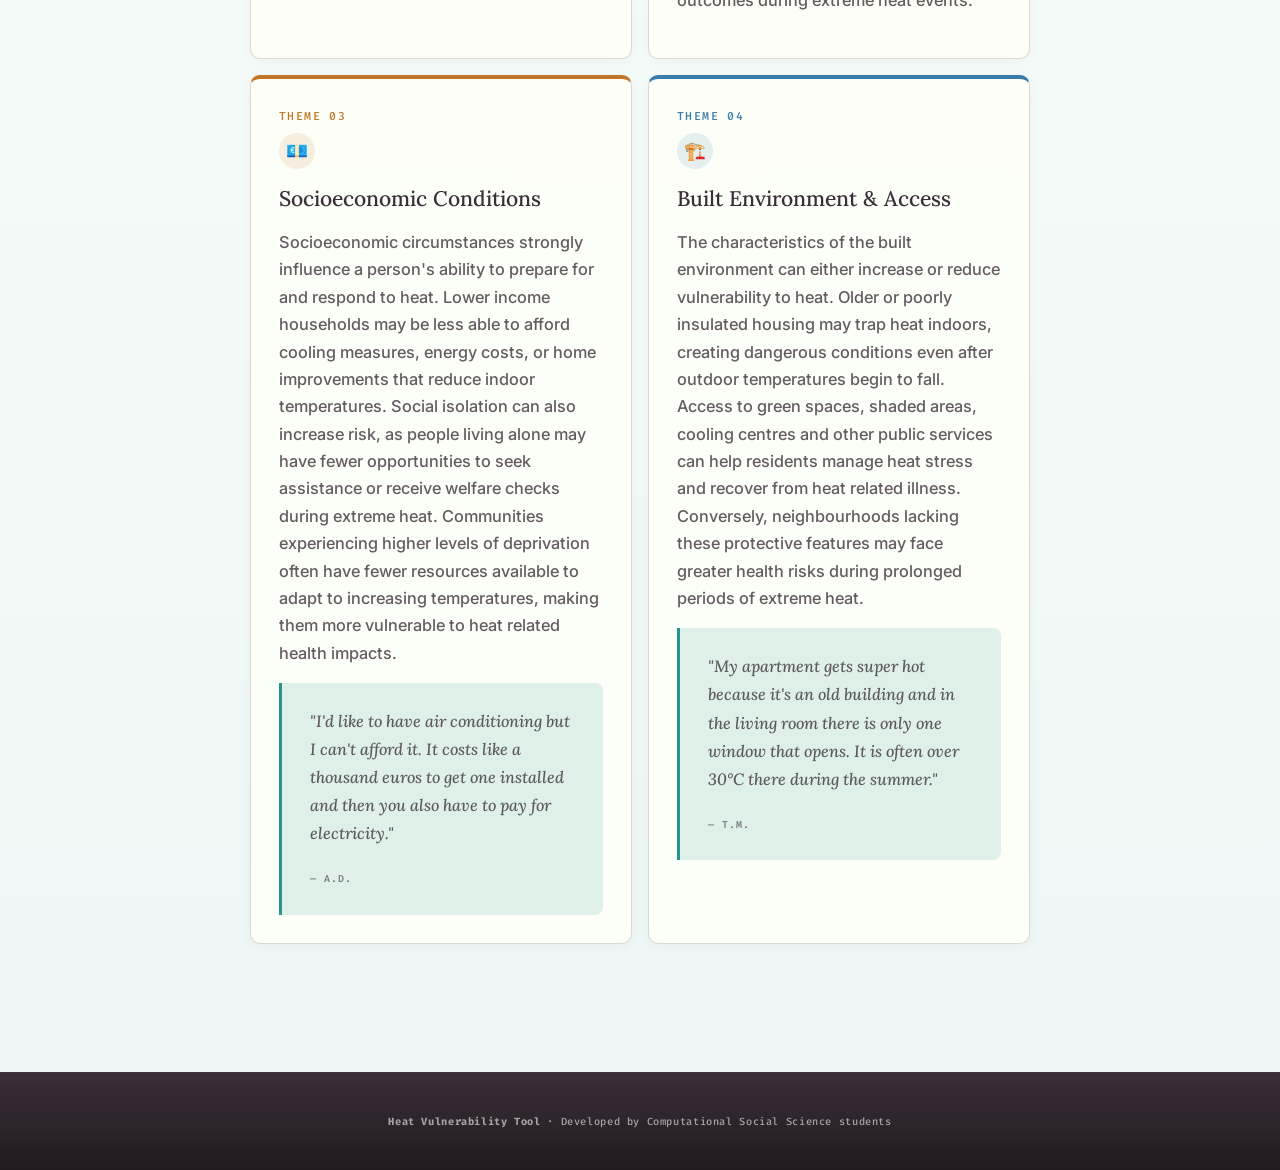
==== commit 49200292: "Centralize site navigation in nav.js Share one top bar across all pages with consistent links, activ" ====
--- a/background.html
+++ b/background.html
@@ -2,6 +2,7 @@
 <html lang="en">
 <head>
     <meta charset="UTF-8">
+    <link rel="icon" type="image/svg+xml" href="favicon.svg">
     <meta name="viewport" content="width=device-width, initial-scale=1.0">
     <title>Understanding Heat Vulnerability — Heat &amp; Health NL</title>
     <link rel="preconnect" href="https://fonts.googleapis.com">
@@ -9,10 +10,6 @@
     <link rel="stylesheet" href="global.css">
     <style>
         body { background: linear-gradient(180deg, #fdfff7 0%, var(--paper) 35%, rgba(37,147,143,.08) 100%); line-height: 1.7; overflow-x: hidden; }
-
-        .nav-inner { max-width: 920px; }
-        .nav-logo { color: var(--accent-strong); }
-        .nav-btn:hover { background: var(--accent-strong); }
 
         /* ── HERO ── */
         .hero { position: relative; background: linear-gradient(165deg, #3a2e39 0%, #2f2630 45%, #211a20 100%); color: #fdfff7; padding: 120px 40px 88px; overflow: hidden; }
@@ -186,19 +183,7 @@
         }
     </style>
 </head>
-<body>
-
-<nav class="top-nav">
-    <div class="nav-inner">
-        <span class="nav-logo">Heat &amp; Health NL</span>
-        <div class="nav-links">
-            <a href="dashboard.html" class="nav-lk">Dashboard</a>
-            <a href="explain.html" class="nav-lk">Methodology</a>
-            <a href="index.html" class="nav-lk">Explore Regions</a>
-            <a href="index.html#explorer" class="nav-btn">Start Exploring →</a>
-        </div>
-    </div>
-</nav>
+<body data-page="background" class="layout-narrow">
 
 <header class="hero">
     <div class="hero-inner">
@@ -408,6 +393,7 @@
         if (el) observer.observe(el);
     });
 </script>
+<script src="nav.js" defer></script>
 
 </body>
 </html>
--- a/global.css
+++ b/global.css
@@ -53,7 +53,7 @@
 .sec-sub{font-size:1rem;color:var(--mid);max-width:580px;line-height:1.65;margin-bottom:52px}
 
 /* Main Navigation */
-nav.top-nav, nav {
+nav.top-nav {
     position:fixed;top:0;left:0;right:0;height:58px;
     background:rgba(253,255,247,.9);backdrop-filter:saturate(1.2) blur(16px);
     border-bottom:1px solid var(--border);z-index:1000;
@@ -64,6 +64,7 @@
     max-width:var(--w);margin:0 auto;padding:0 32px;width:100%;
     display:flex;align-items:center;justify-content:space-between;
 }
+.nav-inner--narrow { max-width: 920px; }
 .nav-logo {
     display: inline-flex;
     align-items: center;
@@ -83,8 +84,17 @@
 .nav-links{display:flex;gap:20px;align-items:center}
 .nav-lk{font-family:var(--mono);font-size:0.65rem;font-weight:600;letter-spacing:0.08em;text-transform:uppercase;color:var(--light);text-decoration:none;transition:.2s}
 .nav-lk:hover{color:var(--ink)}
+.nav-lk--active{color:var(--accent-strong);box-shadow:inset 0 -2px 0 var(--accent)}
+.nav-lk--active:hover{color:var(--accent-strong)}
 .nav-btn{font-family:var(--mono);font-size:0.65rem;font-weight:600;letter-spacing:0.1em;text-transform:uppercase;background:var(--ink);color:var(--paper);text-decoration:none;padding:10px 20px;border-radius:999px;transition:.2s;box-shadow:var(--shadow-sm)}
 .nav-btn:hover{background:var(--accent-strong);transform:translateY(-1px)}
+
+/* Dashboard: fixed top nav + full-height layout */
+body.page-dashboard {
+    padding-top: 58px;
+    box-sizing: border-box;
+    height: 100vh;
+}
 
 /* Footer */
 footer{background:linear-gradient(180deg,#3a2e39,#211a20);color:rgba(253,255,247,.58);padding:40px 32px;text-align:center;border-top:1px solid rgba(253,255,247,.12)}
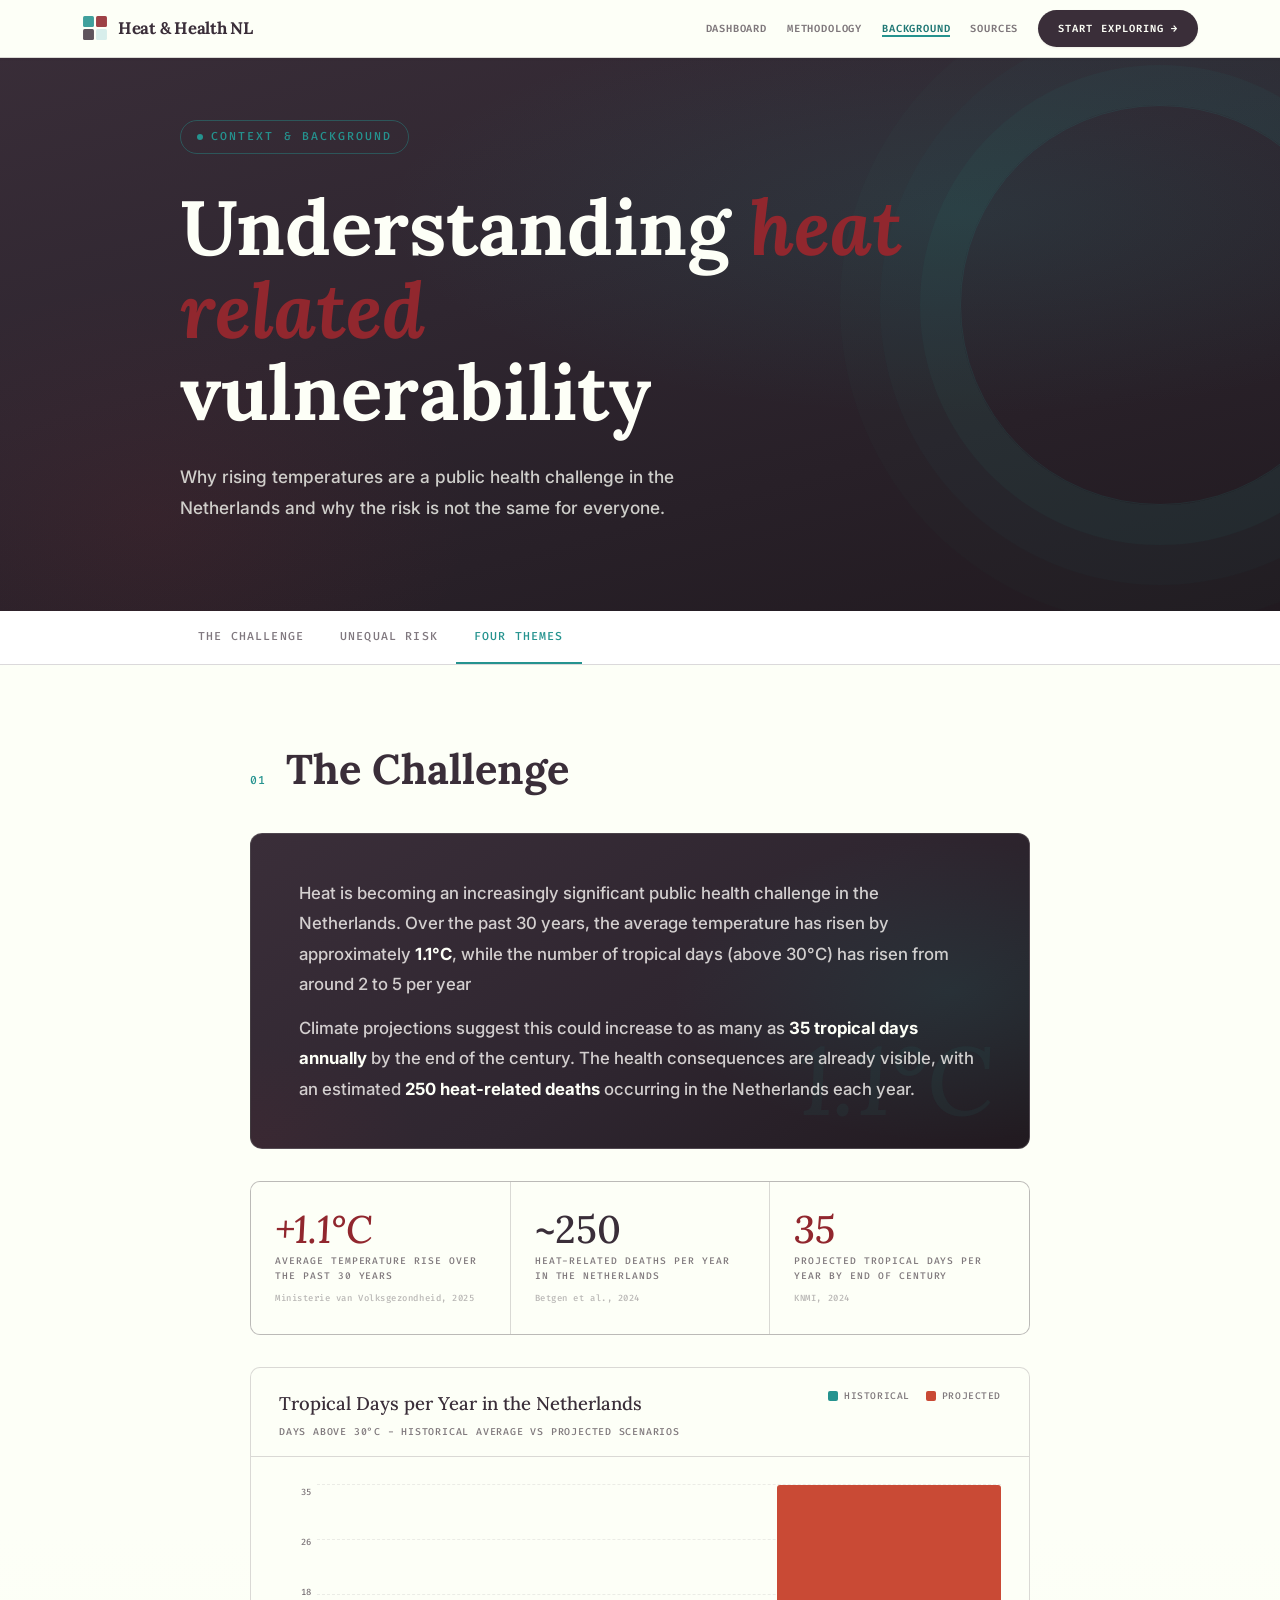
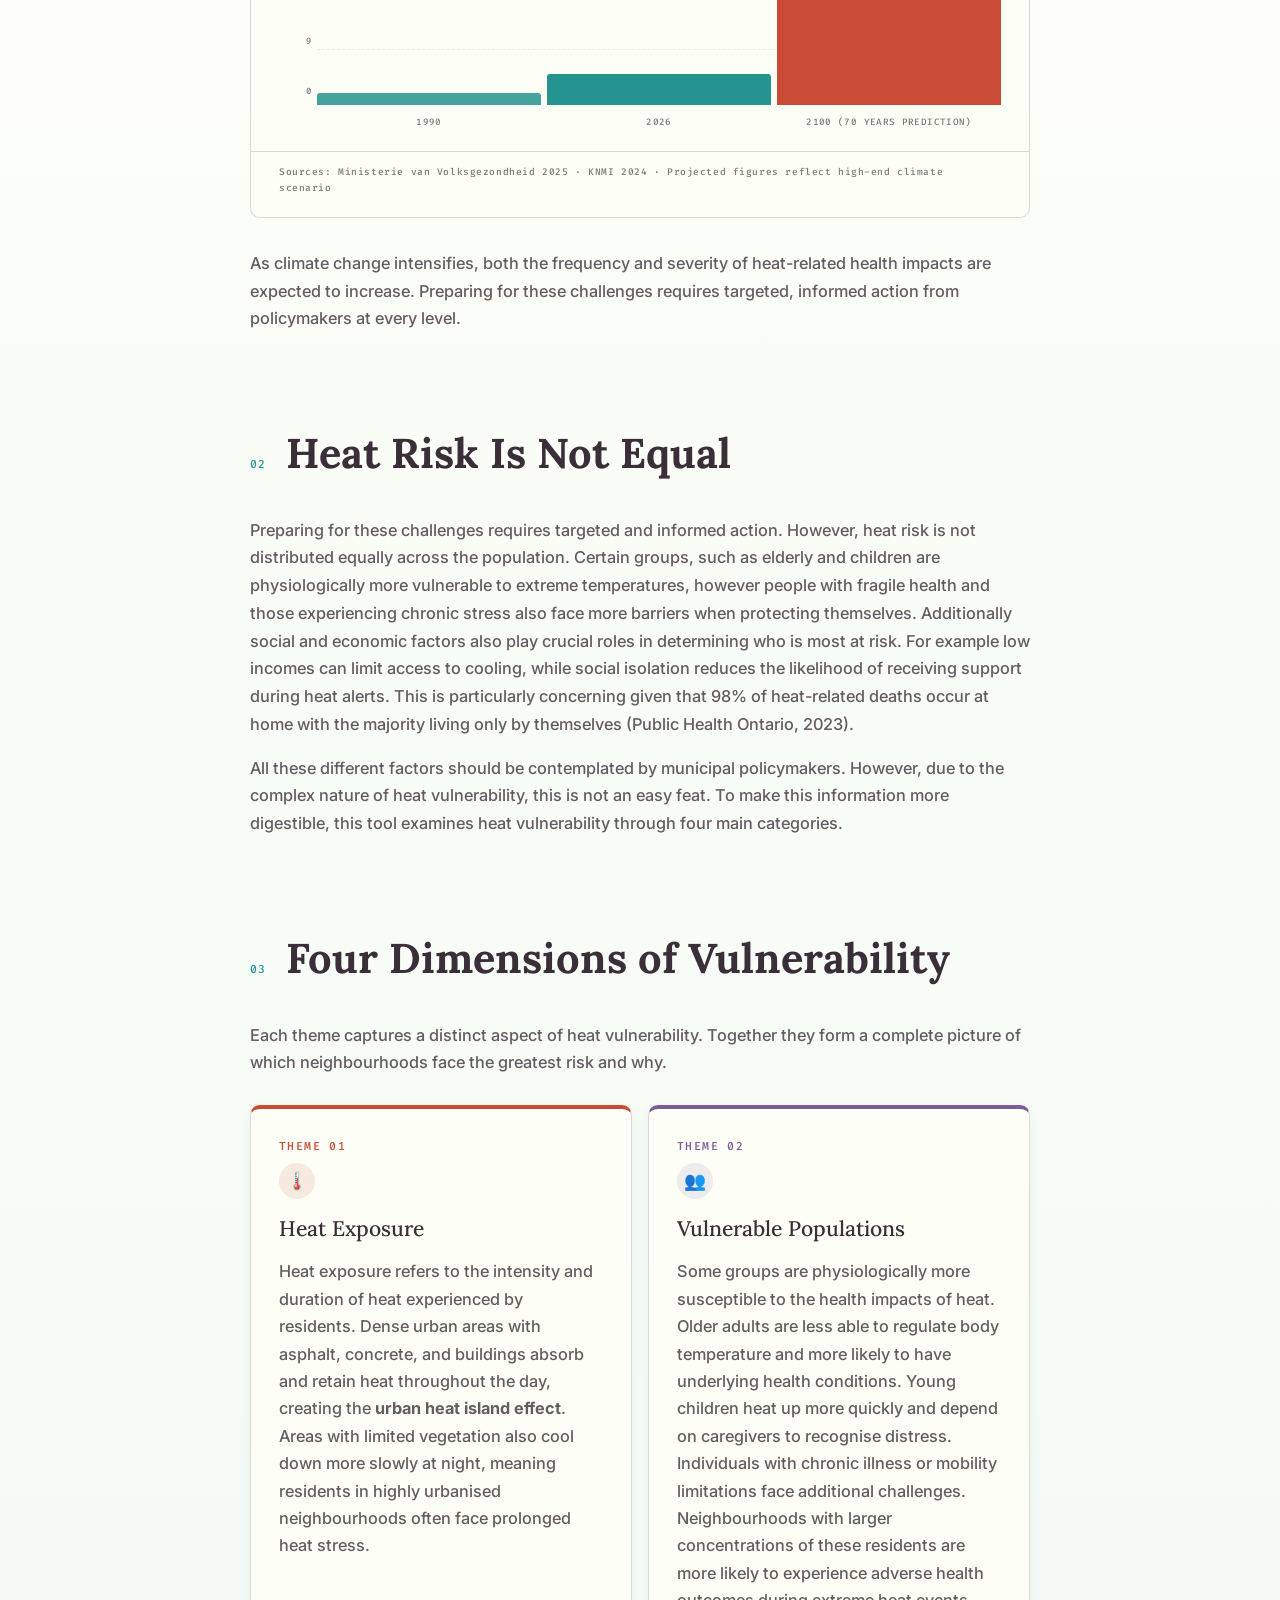
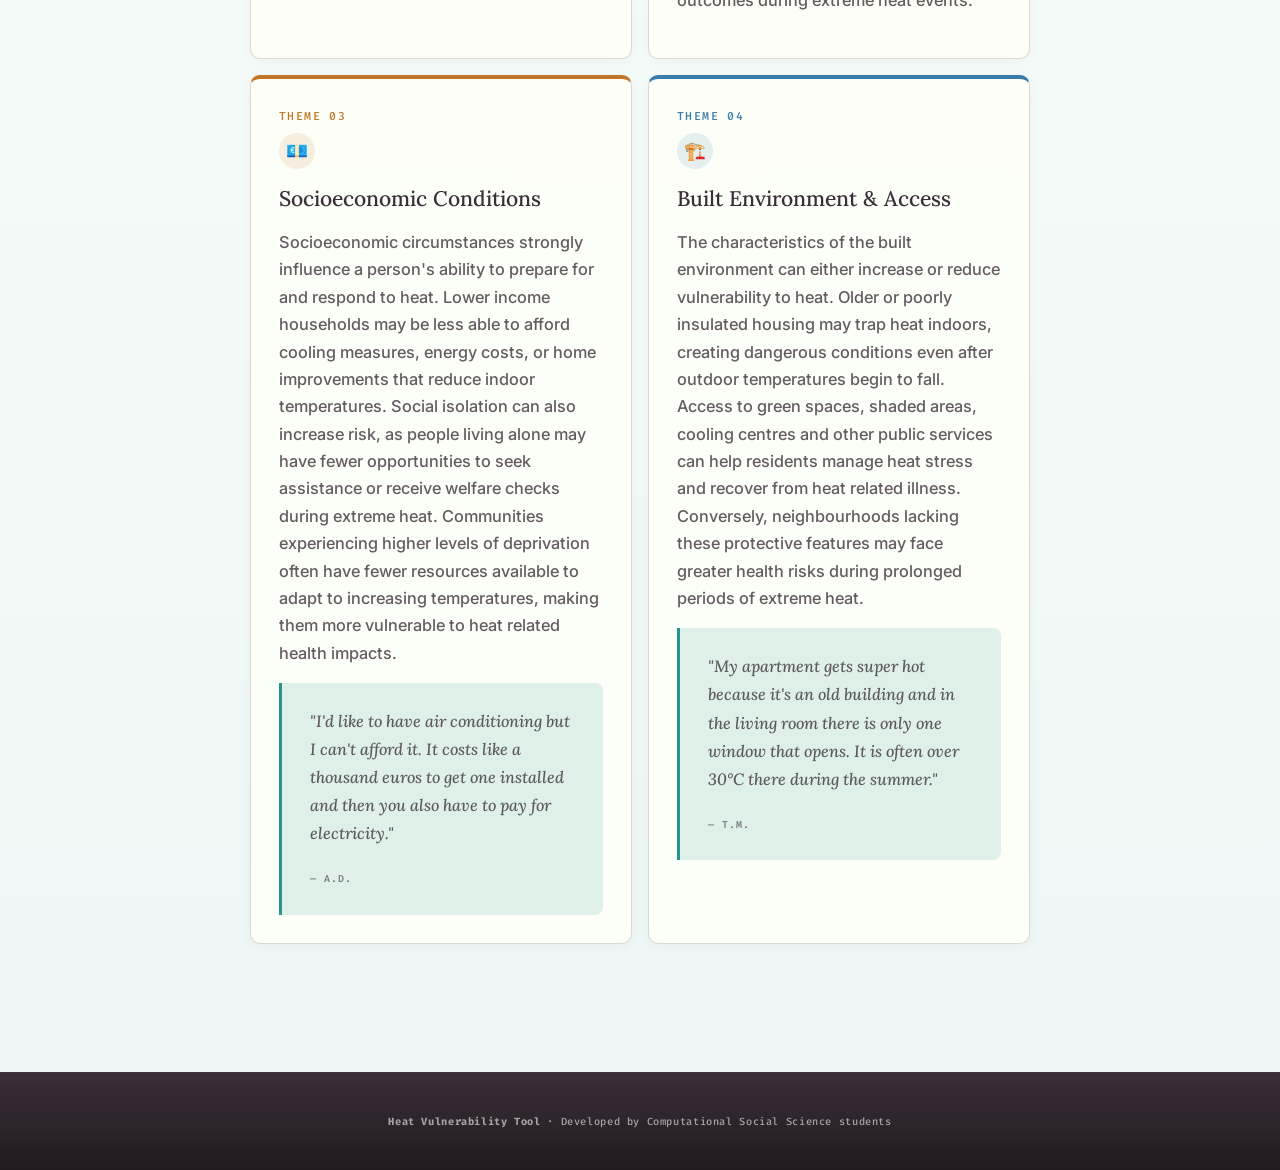
==== commit af61640a: "Unify website navigation and fonts" ====
--- a/background.html
+++ b/background.html
@@ -6,8 +6,8 @@
     <meta name="viewport" content="width=device-width, initial-scale=1.0">
     <title>Understanding Heat Vulnerability — Heat &amp; Health NL</title>
     <link rel="preconnect" href="https://fonts.googleapis.com">
-    <link href="https://fonts.googleapis.com/css2?family=Fira+Code:wght@400;500&family=Inter:wght@400;500;600&family=Lora:ital,wght@0,500;0,600;1,500&display=swap" rel="stylesheet">
-    <link rel="stylesheet" href="global.css">
+    <link rel="preconnect" href="https://fonts.gstatic.com" crossorigin>
+    <link rel="stylesheet" href="global.css?v=font-uniform-1">
     <style>
         body { background: linear-gradient(180deg, #fdfff7 0%, var(--paper) 35%, rgba(37,147,143,.08) 100%); line-height: 1.7; overflow-x: hidden; }
 
@@ -179,11 +179,11 @@
         @media (max-width: 480px) {
             .container { padding: 0 20px 80px; }
             .intro-card { padding: 28px 24px; }
-            nav.top-nav .nav-inner, .sticky-nav { padding: 0 20px; }
+            .sticky-nav { padding: 0 20px; }
         }
     </style>
 </head>
-<body data-page="background" class="layout-narrow">
+<body data-page="background">
 
 <header class="hero">
     <div class="hero-inner">
@@ -393,7 +393,7 @@
         if (el) observer.observe(el);
     });
 </script>
-<script src="nav.js" defer></script>
+<script src="nav.js?v=nav-uniform-2" defer></script>
 
 </body>
 </html>
--- a/global.css
+++ b/global.css
@@ -1,4 +1,6 @@
-:root {
+@import url('https://fonts.googleapis.com/css2?family=Fira+Code:wght@400;500;600&family=Inter:wght@400;500;600;700;800&family=Lora:ital,wght@0,500;0,600;0,700;1,500;1,600;1,700&display=swap');
+
+:root {
     --ink:#3a2e39; --paper:#fdfff7; --surface:#fdfff7;
     --warm:rgba(58,46,57,.09);
     --accent:#25938f; --accent-pale:rgba(37,147,143,.14); --accent-strong:#1e7774;
@@ -53,19 +55,18 @@
 .sec-sub{font-size:1rem;color:var(--mid);max-width:580px;line-height:1.65;margin-bottom:52px}
 
 /* Main Navigation */
-nav.top-nav {
-    position:fixed;top:0;left:0;right:0;height:58px;
-    background:rgba(253,255,247,.9);backdrop-filter:saturate(1.2) blur(16px);
+nav.top-nav {
+    position:fixed;top:0;left:0;right:0;height:58px;
+    background:#fdfff7!important;backdrop-filter:saturate(1.2) blur(16px);
     border-bottom:1px solid var(--border);z-index:1000;
     display:flex;align-items:center;
     box-shadow:var(--shadow-sm);
 }
-.nav-inner{
-    max-width:var(--w);margin:0 auto;padding:0 32px;width:100%;
-    display:flex;align-items:center;justify-content:space-between;
-}
-.nav-inner--narrow { max-width: 920px; }
-.nav-logo {
+nav.top-nav .nav-inner{
+    max-width:var(--w)!important;margin:0 auto!important;padding:0 32px!important;width:100%!important;
+    display:flex!important;align-items:center!important;justify-content:space-between!important;
+}
+nav.top-nav .nav-logo {
     display: inline-flex;
     align-items: center;
     gap: 10px;
@@ -78,16 +79,16 @@
     text-decoration: none;
     cursor: pointer;
     transition: color .18s ease;}
-.nav-logo:hover {color: var(--accent-strong);}
-.nav-logo-img {width: 26px;height: 26px;display: block;flex-shrink: 0;transition: transform .18s ease;}
-.nav-logo:hover .nav-logo-img {transform: scale(1.06);}
-.nav-links{display:flex;gap:20px;align-items:center}
-.nav-lk{font-family:var(--mono);font-size:0.65rem;font-weight:600;letter-spacing:0.08em;text-transform:uppercase;color:var(--light);text-decoration:none;transition:.2s}
-.nav-lk:hover{color:var(--ink)}
-.nav-lk--active{color:var(--accent-strong);box-shadow:inset 0 -2px 0 var(--accent)}
-.nav-lk--active:hover{color:var(--accent-strong)}
-.nav-btn{font-family:var(--mono);font-size:0.65rem;font-weight:600;letter-spacing:0.1em;text-transform:uppercase;background:var(--ink);color:var(--paper);text-decoration:none;padding:10px 20px;border-radius:999px;transition:.2s;box-shadow:var(--shadow-sm)}
-.nav-btn:hover{background:var(--accent-strong);transform:translateY(-1px)}
+nav.top-nav .nav-logo:hover {color: var(--accent-strong);}
+nav.top-nav .nav-logo-img {width: 26px;height: 26px;display: block;flex-shrink: 0;transition: transform .18s ease;}
+nav.top-nav .nav-logo:hover .nav-logo-img {transform: scale(1.06);}
+nav.top-nav .nav-links{display:flex!important;gap:20px!important;align-items:center!important}
+nav.top-nav .nav-lk{font-family:var(--mono);font-size:0.65rem;font-weight:600;letter-spacing:0.08em;text-transform:uppercase;color:var(--light);text-decoration:none;transition:.2s}
+nav.top-nav .nav-lk:hover{color:var(--ink)}
+nav.top-nav .nav-lk--active{color:var(--accent-strong);box-shadow:inset 0 -2px 0 var(--accent)}
+nav.top-nav .nav-lk--active:hover{color:var(--accent-strong)}
+nav.top-nav .nav-btn{font-family:var(--mono);font-size:0.65rem;font-weight:600;letter-spacing:0.1em;text-transform:uppercase;background:var(--ink);color:var(--paper);text-decoration:none;padding:10px 20px;border-radius:999px;transition:.2s;box-shadow:var(--shadow-sm)}
+nav.top-nav .nav-btn:hover{background:var(--accent-strong);transform:translateY(-1px)}
 
 /* Dashboard: fixed top nav + full-height layout */
 body.page-dashboard {
